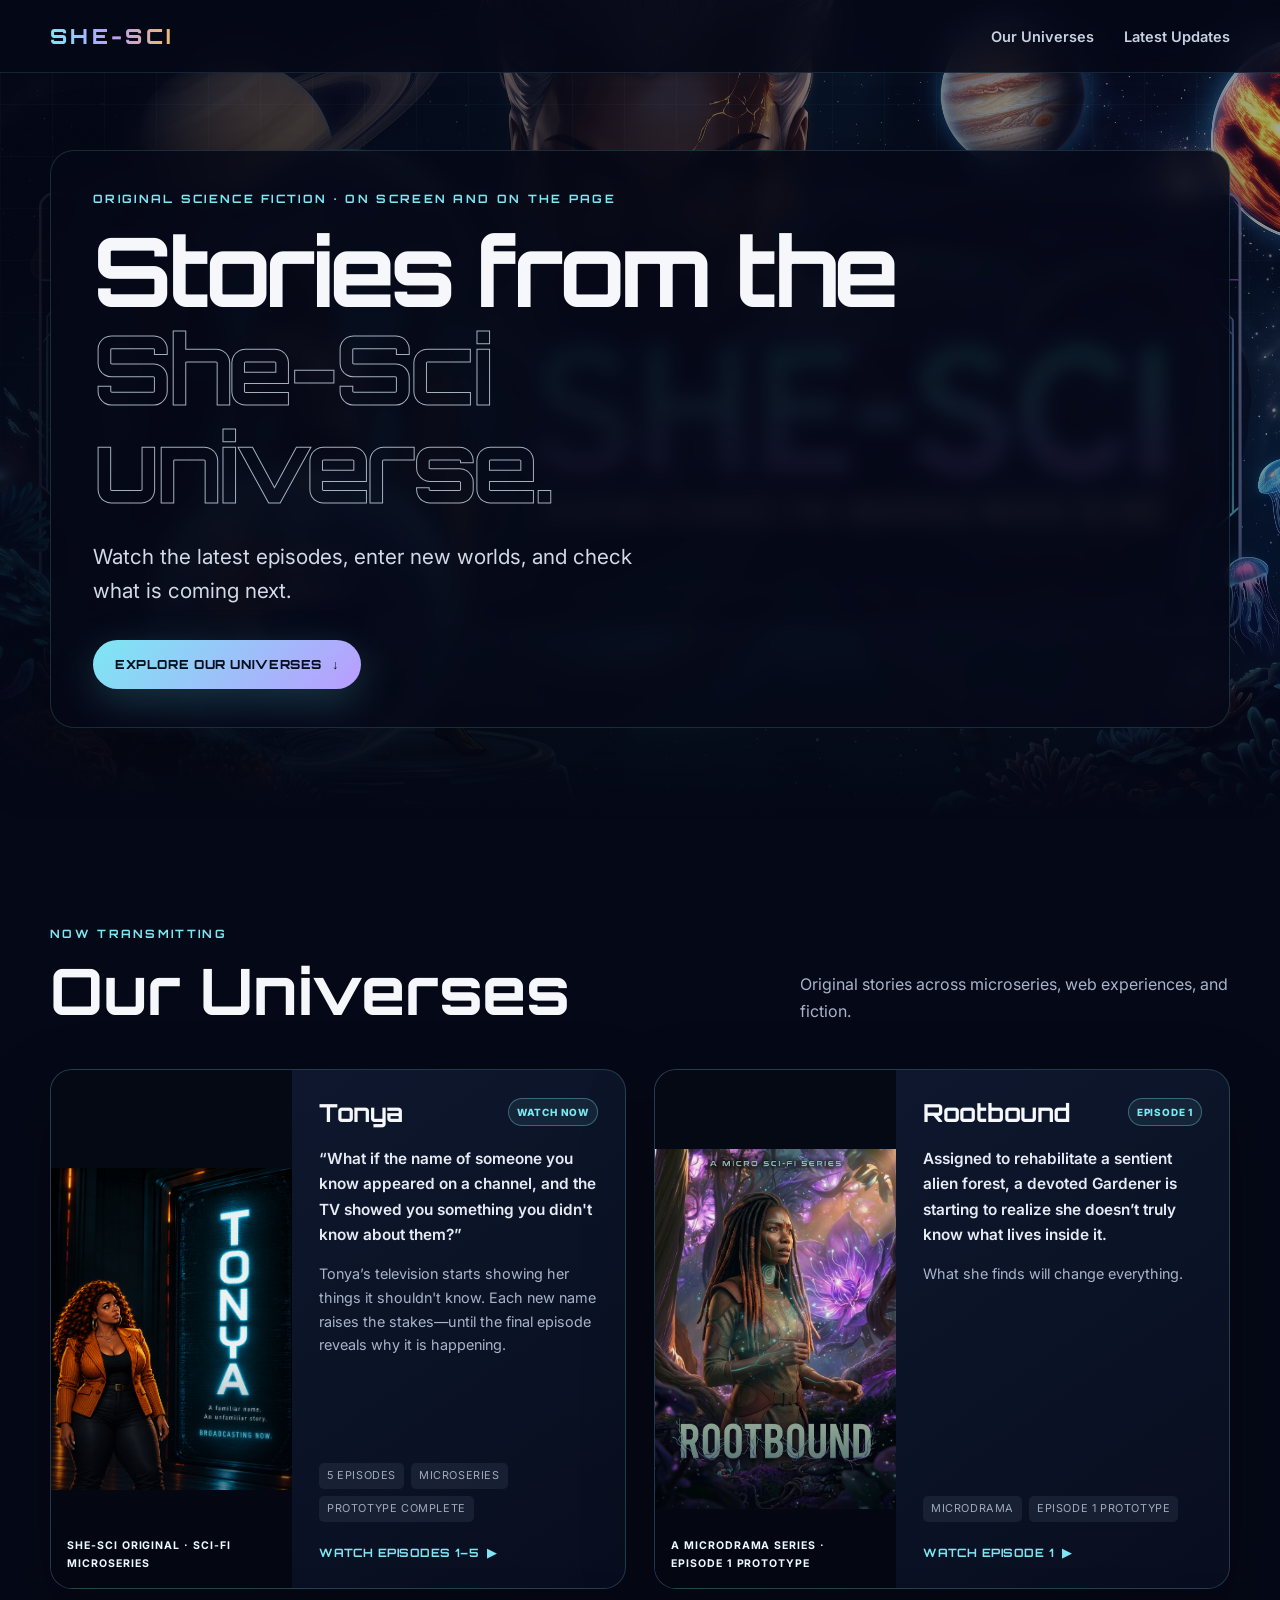
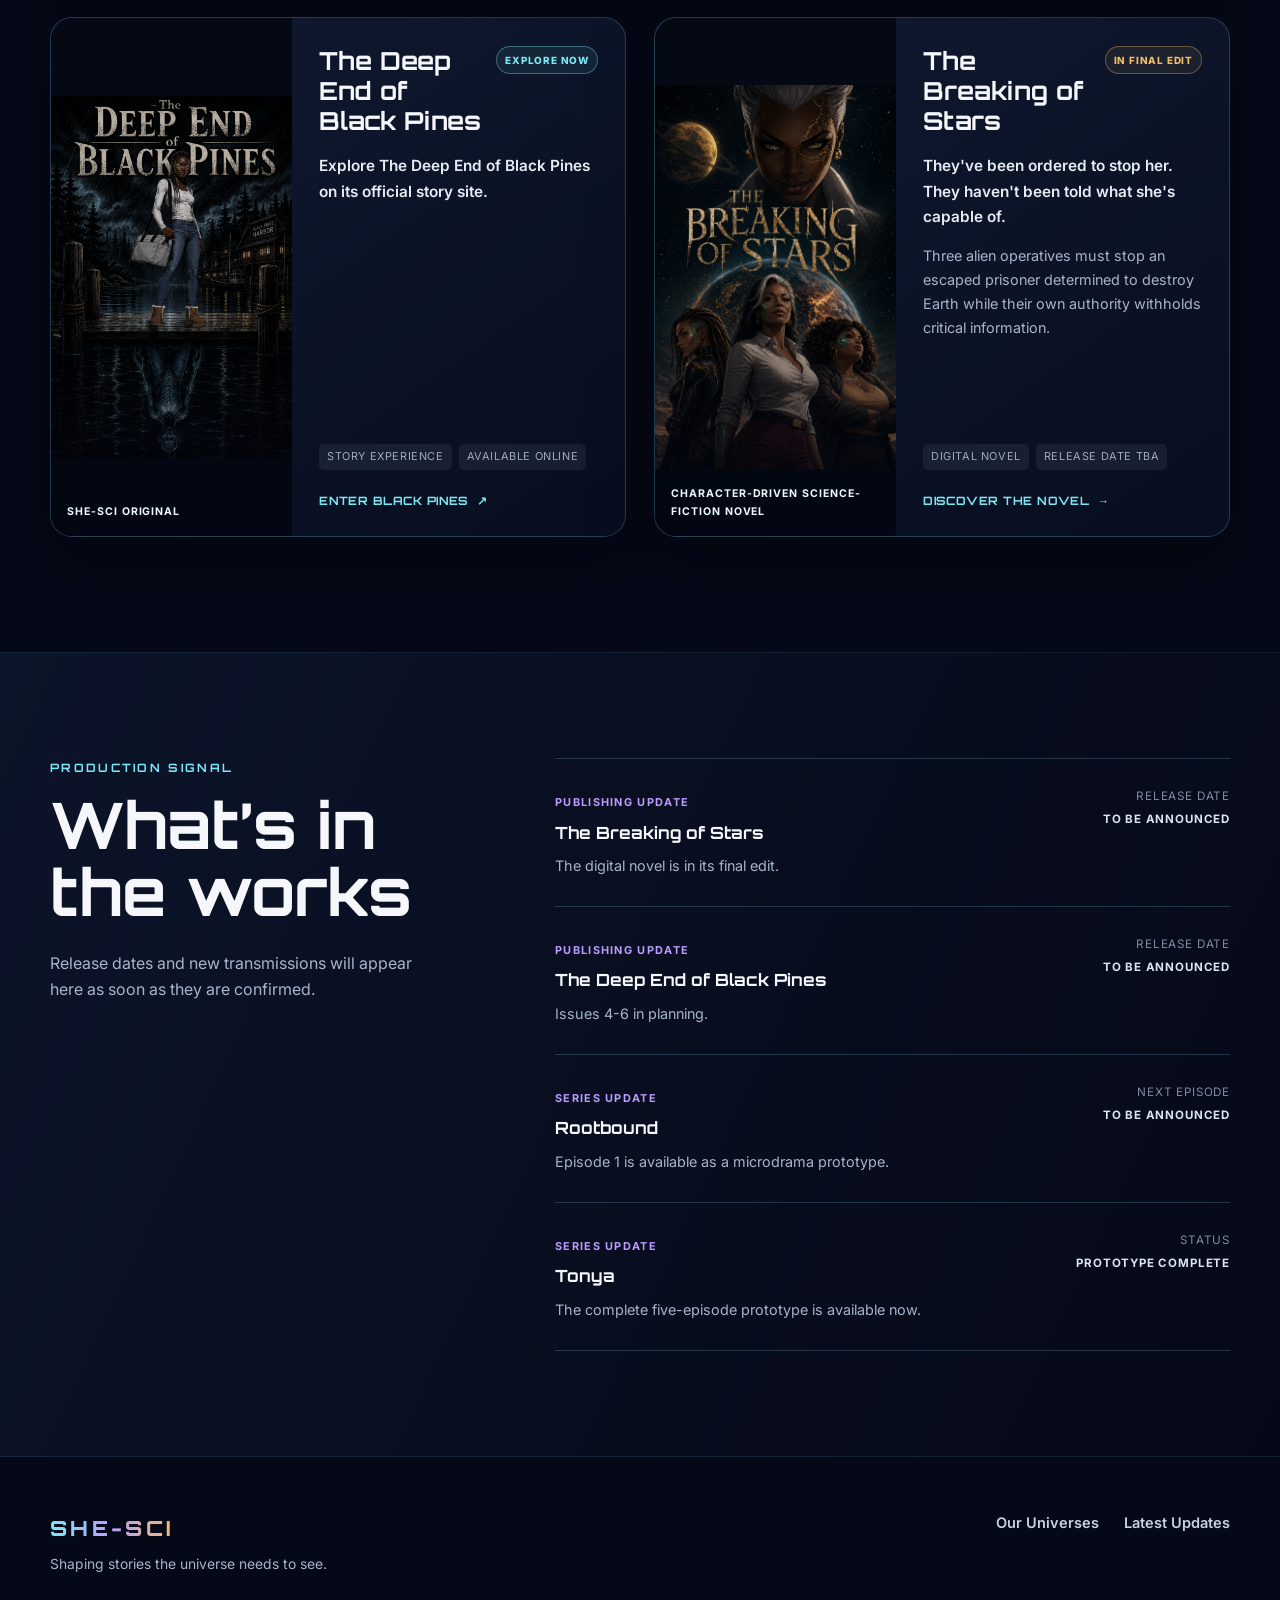
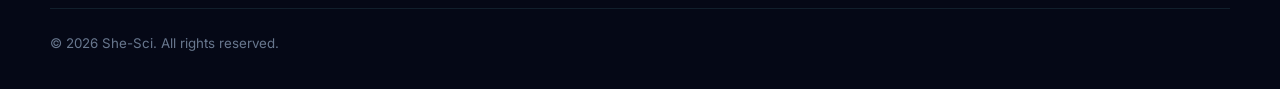
==== index.html @ 865851c6 "Launch She-Sci landing page" ====
<!doctype html>
<html lang="en">
<head>
  <meta charset="utf-8">
  <meta name="viewport" content="width=device-width, initial-scale=1">
  <meta name="description" content="She-Sci originals: science-fiction series, stories, and novels. Watch, read, and see what is coming next.">
  <meta name="theme-color" content="#050816">
  <title>She-Sci | Original Science Fiction</title>
  <link rel="preconnect" href="https://fonts.googleapis.com">
  <link rel="preconnect" href="https://fonts.gstatic.com" crossorigin>
  <link href="https://fonts.googleapis.com/css2?family=Inter:wght@400;500;600;700&amp;family=Orbitron:wght@500;600;700;800&amp;display=swap" rel="stylesheet">
  <link rel="stylesheet" href="css/styles.css">
</head>
<body>
  <a class="skip-link" href="#main">Skip to content</a>
  <header class="site-header"><div class="container"><nav aria-label="Primary navigation">
    <a href="#home" class="logo" aria-label="She-Sci home">SHE-SCI</a>
    <button class="nav-toggle" aria-label="Open navigation" aria-expanded="false" aria-controls="navLinks" id="navToggle">☰</button>
    <ul class="nav-links" id="navLinks"><li><a href="#universes">Our Universes</a></li><li><a href="#updates">Latest Updates</a></li></ul>
  </nav></div></header>

  <main id="main">
    <section class="hero" id="home" aria-labelledby="hero-title"><div class="hero-backdrop" aria-hidden="true"></div><div class="container hero-inner">
      <p class="eyebrow">Original science fiction · On screen and on the page</p>
      <h1 id="hero-title">Stories from the<br><span>She-Sci universe.</span></h1>
      <p class="hero-copy">Watch the latest episodes, enter new worlds, and check what is coming next.</p>
      <a href="#universes" class="button">Explore our universes <span aria-hidden="true">↓</span></a>
    </div></section>

    <section class="universe-section" id="universes" aria-labelledby="universes-title"><div class="container">
      <div class="section-heading"><div><p class="eyebrow">Now transmitting</p><h2 id="universes-title">Our Universes</h2></div><p>Original stories across microseries, web experiences, and fiction.</p></div>
      <div class="projects-grid">
        <article class="project-card">
          <a class="project-art" href="https://youtube.com/playlist?list=PLSgeI8PEnYjA&amp;si=7tXNZ7n4sfy9iGGk" target="_blank" rel="noopener" aria-label="Watch Tonya episodes 1 through 5 on YouTube"><img src="images/tonyaPoster.png" alt="Tonya poster: a woman stands beside a television displaying the name Tonya" width="1086" height="1448"><span class="media-label">She-Sci original · Sci-fi microseries</span></a>
          <div class="project-body"><div class="project-title-row"><h3>Tonya</h3><span class="status status--available">Watch now</span></div>
            <p class="hook">“What if the name of someone you know appeared on a channel, and the TV showed you something you didn't know about them?”</p>
            <p>Tonya’s television starts showing her things it shouldn't know. Each new name raises the stakes—until the final episode reveals why it is happening.</p>
            <div class="project-facts" aria-label="Tonya details"><span>5 episodes</span><span>Microseries</span><span>Prototype complete</span></div>
            <a class="text-link" href="https://youtube.com/playlist?list=PLSgeI8PEnYjA&amp;si=7tXNZ7n4sfy9iGGk" target="_blank" rel="noopener">Watch episodes 1–5 <span aria-hidden="true">▶</span><span class="sr-only"> on YouTube (opens in a new tab)</span></a>
          </div>
        </article>
        <article class="project-card">
          <a class="project-art" href="https://youtube.com/playlist?list=PLMxrB9Znr-to&amp;si=ChVHULHK61ge7rXV" target="_blank" rel="noopener" aria-label="Watch Rootbound episode 1 on YouTube"><img src="images/rootboundpos1.jpg" alt="Rootbound poster: a Gardener stands in a glowing alien forest" width="687" height="1024" loading="lazy"><span class="media-label">A microdrama series · Episode 1 prototype</span></a>
          <div class="project-body"><div class="project-title-row"><h3>Rootbound</h3><span class="status status--available">Episode 1</span></div>
            <p class="hook">Assigned to rehabilitate a sentient alien forest, a devoted Gardener is starting to realize she doesn’t truly know what lives inside it.</p><p>What she finds will change everything.</p>
            <div class="project-facts" aria-label="Rootbound details"><span>Microdrama</span><span>Episode 1 prototype</span></div>
            <a class="text-link" href="https://youtube.com/playlist?list=PLMxrB9Znr-to&amp;si=ChVHULHK61ge7rXV" target="_blank" rel="noopener">Watch Episode 1 <span aria-hidden="true">▶</span><span class="sr-only"> on YouTube (opens in a new tab)</span></a>
          </div>
        </article>
        <article class="project-card">
          <a class="project-art" href="https://strong-buttercream-a2f7b5.netlify.app/" target="_blank" rel="noopener" aria-label="Visit The Deep End of Black Pines website"><img src="images/cover.png" alt="The Deep End of Black Pines cover: a woman on a rain-soaked harbor with a mysterious reflection" width="1600" height="2400" loading="lazy"><span class="media-label">She-Sci original</span></a>
          <div class="project-body"><div class="project-title-row"><h3>The Deep End of Black Pines</h3><span class="status status--available">Explore now</span></div>
            <p class="hook">Explore The Deep End of Black Pines on its official story site.</p>
            <div class="project-facts" aria-label="The Deep End of Black Pines details"><span>Story experience</span><span>Available online</span></div>
            <a class="text-link" href="https://strong-buttercream-a2f7b5.netlify.app/" target="_blank" rel="noopener">Enter Black Pines <span aria-hidden="true">↗</span><span class="sr-only"> (opens in a new tab)</span></a>
          </div>
        </article>
        <article class="project-card">
          <a class="project-art" href="breaking-stars.html" aria-label="Discover The Breaking of Stars"><img src="images/finalcover1.png" alt="The Breaking of Stars cover featuring four alien operatives against a star field" width="993" height="1584" loading="lazy"><span class="media-label">Character-driven science-fiction novel</span></a>
          <div class="project-body"><div class="project-title-row"><h3>The Breaking of Stars</h3><span class="status status--progress">In final edit</span></div>
            <p class="hook">They've been ordered to stop her. They haven't been told what she's capable of.</p><p>Three alien operatives must stop an escaped prisoner determined to destroy Earth while their own authority withholds critical information.</p>
            <div class="project-facts" aria-label="The Breaking of Stars details"><span>Digital novel</span><span>Release date TBA</span></div>
            <a class="text-link" href="breaking-stars.html">Discover the novel <span aria-hidden="true">→</span></a>
          </div>
        </article>
      </div>
    </div></section>

    <section class="updates-section" id="updates" aria-labelledby="updates-title"><div class="container updates-layout">
      <div class="updates-intro"><p class="eyebrow">Production signal</p><h2 id="updates-title">What’s in the works</h2><p>Release dates and new transmissions will appear here as soon as they are confirmed.</p></div>
      <div class="update-list">
        <article class="update-item"><div><span class="update-kicker">Publishing update</span><h3>The Breaking of Stars</h3><p>The digital novel is in its final edit.</p></div><span class="update-date">Release date<br><strong>To be announced</strong></span></article>
        <article class="update-item"><div><span class="update-kicker">Publishing update</span><h3>The Deep End of Black Pines</h3><p>Issues 4-6 in planning.</p></div><span class="update-date">Release date<br><strong>To be announced</strong></span></article>
        <article class="update-item"><div><span class="update-kicker">Series update</span><h3>Rootbound</h3><p>Episode 1 is available as a microdrama prototype.</p></div><span class="update-date">Next episode<br><strong>To be announced</strong></span></article>
        <article class="update-item"><div><span class="update-kicker">Series update</span><h3>Tonya</h3><p>The complete five-episode prototype is available now.</p></div><span class="update-date">Status<br><strong>Prototype complete</strong></span></article>
      </div>
    </div></section>
  </main>

  <footer><div class="container footer-inner"><div><a href="#home" class="logo">SHE-SCI</a><p>Shaping stories the universe needs to see.</p></div><div class="footer-links"><a href="#universes">Our Universes</a><a href="#updates">Latest Updates</a></div><small>© <span id="year">2026</span> She-Sci. All rights reserved.</small></div></footer>
  <script src="scripts/index.js"></script>
</body>
</html>
---- css/styles.css ----
:root{color-scheme:dark;--ink:#050816;--surface:#0b1225;--line:rgba(133,225,242,.2);--cyan:#7ce8f3;--purple:#ba9cff;--gold:#f1bd69;--text:#f5f7fb;--muted:#a7b4ca;--max:1180px;--radius:22px}
*,*::before,*::after{box-sizing:border-box}html{scroll-behavior:smooth}body{margin:0;background:var(--ink);color:var(--text);font-family:Inter,system-ui,sans-serif;line-height:1.65;overflow-x:hidden}body::before{content:"";position:fixed;inset:0;z-index:-2;background:radial-gradient(circle at 15% 20%,rgba(30,116,145,.14),transparent 30%),radial-gradient(circle at 86% 25%,rgba(117,70,182,.13),transparent 28%),var(--ink)}a{color:inherit}a:focus-visible,button:focus-visible{outline:3px solid var(--gold);outline-offset:4px}img{display:block;max-width:100%}h1,h2,h3,p{margin-top:0}h1,h2,h3,.logo{font-family:Orbitron,Inter,sans-serif}.container{width:min(calc(100% - 40px),var(--max));margin-inline:auto}.sr-only{position:absolute;width:1px;height:1px;padding:0;margin:-1px;overflow:hidden;clip:rect(0,0,0,0);white-space:nowrap;border:0}.skip-link{position:fixed;top:-100px;left:18px;z-index:300;background:white;color:#050816;padding:10px 16px}.skip-link:focus{top:12px}
.site-header{position:fixed;inset:0 0 auto;z-index:100;background:rgba(5,8,22,.82);border-bottom:1px solid rgba(124,232,243,.13);backdrop-filter:blur(18px)}nav{min-height:72px;display:flex;align-items:center;justify-content:space-between;gap:24px}.logo{font-size:1.3rem;font-weight:800;letter-spacing:.16em;text-decoration:none;background:linear-gradient(90deg,var(--cyan),var(--purple),var(--gold));background-clip:text;-webkit-background-clip:text;color:transparent}.nav-links{display:flex;align-items:center;gap:30px;list-style:none;padding:0;margin:0}.nav-links a,.footer-links a{color:#c7d1e1;text-decoration:none;font-size:.91rem;font-weight:600}.nav-links a:hover,.footer-links a:hover{color:var(--cyan)}.nav-toggle{display:none;border:0;background:none;color:white;font-size:1.5rem;cursor:pointer}
.hero{min-height:720px;display:grid;align-items:end;position:relative;isolation:isolate;overflow:hidden;padding:150px 0 92px}.hero-backdrop{position:absolute;inset:0;z-index:-1;background:linear-gradient(90deg,rgba(5,8,22,.98) 4%,rgba(5,8,22,.88) 37%,rgba(5,8,22,.2) 76%),linear-gradient(0deg,var(--ink),transparent 35%),url('../images/SSBanner.jpg') center 30%/cover no-repeat}.hero-backdrop::after{content:"";position:absolute;inset:0;background-image:linear-gradient(rgba(124,232,243,.035) 1px,transparent 1px),linear-gradient(90deg,rgba(124,232,243,.035) 1px,transparent 1px);background-size:52px 52px;mask-image:linear-gradient(to bottom,black,transparent 80%)}.hero-inner{width:min(calc(100% - 40px),var(--max))}.eyebrow{margin-bottom:14px;color:var(--cyan);font-family:Orbitron,sans-serif;font-size:.72rem;font-weight:700;letter-spacing:.2em;text-transform:uppercase}.hero h1{margin-bottom:24px;max-width:820px;font-size:clamp(3rem,7.5vw,6.6rem);line-height:1.02;letter-spacing:-.045em}.hero h1 span{color:transparent;-webkit-text-stroke:1px rgba(225,241,255,.72)}.hero-copy{max-width:560px;margin-bottom:32px;color:#d2d9e7;font-size:clamp(1.05rem,2vw,1.3rem)}.button{display:inline-flex;align-items:center;gap:10px;padding:14px 22px;border-radius:999px;background:linear-gradient(135deg,var(--cyan),var(--purple));color:#07101d;font-family:Orbitron,sans-serif;font-size:.78rem;font-weight:800;letter-spacing:.05em;text-decoration:none;text-transform:uppercase;box-shadow:0 12px 42px rgba(91,214,235,.22);transition:transform .2s ease,box-shadow .2s ease}.button:hover{transform:translateY(-2px);box-shadow:0 16px 52px rgba(91,214,235,.34)}
.universe-section{padding:104px 0 115px}.section-heading{display:flex;justify-content:space-between;align-items:end;gap:40px;margin-bottom:45px}.section-heading h2,.updates-intro h2{margin-bottom:0;font-size:clamp(2.25rem,5vw,4rem);line-height:1.05}.section-heading>p{max-width:430px;margin:0;color:var(--muted)}.projects-grid{display:grid;grid-template-columns:repeat(2,minmax(0,1fr));gap:28px}.project-card{display:grid;grid-template-columns:minmax(190px,42%) 1fr;min-height:520px;overflow:hidden;border:1px solid var(--line);border-radius:var(--radius);background:linear-gradient(145deg,rgba(16,26,50,.98),rgba(8,14,31,.98));box-shadow:0 24px 70px rgba(0,0,0,.25);transition:transform .25s ease,border-color .25s ease}.project-card:hover{transform:translateY(-5px);border-color:rgba(124,232,243,.48)}.project-art{min-height:100%;position:relative;overflow:hidden;background:#050914;text-decoration:none}.project-art img{width:100%;height:100%;object-fit:contain;object-position:center;transition:transform .5s ease}.project-art::after{content:"";position:absolute;inset:0;background:linear-gradient(180deg,rgba(3,6,16,.05) 55%,rgba(3,6,16,.82));pointer-events:none}.project-card:hover .project-art img{transform:scale(1.018)}.media-label{position:absolute;z-index:2;left:16px;right:16px;bottom:16px;color:#edfaff;font-size:.66rem;font-weight:700;letter-spacing:.09em;text-transform:uppercase}.project-body{display:flex;flex-direction:column;padding:28px 27px 26px}.project-title-row{display:flex;align-items:flex-start;justify-content:space-between;gap:12px;margin-bottom:18px}.project-title-row h3{margin:0;font-size:clamp(1.2rem,2vw,1.55rem);line-height:1.2}.status{flex:0 0 auto;padding:5px 8px;border:1px solid;border-radius:999px;font-size:.62rem;font-weight:800;letter-spacing:.08em;text-transform:uppercase;white-space:nowrap}.status--available{border-color:rgba(124,232,243,.35);background:rgba(124,232,243,.08);color:var(--cyan)}.status--progress{border-color:rgba(241,189,105,.35);background:rgba(241,189,105,.08);color:var(--gold)}.project-body p{margin-bottom:15px;color:var(--muted);font-size:.9rem}.project-body .hook{color:#e7ebf4;font-size:.96rem;font-weight:600}.project-facts{display:flex;flex-wrap:wrap;gap:7px;margin:auto 0 21px;padding-top:12px}.project-facts span{padding:4px 8px;border-radius:5px;background:rgba(148,163,184,.1);color:#9eabc0;font-size:.68rem;text-transform:uppercase;letter-spacing:.055em}.text-link{display:inline-flex;align-items:center;gap:8px;width:fit-content;color:var(--cyan);font-family:Orbitron,sans-serif;font-size:.72rem;font-weight:700;letter-spacing:.04em;text-decoration:none;text-transform:uppercase}.text-link:hover{color:white}
.updates-section{padding:105px 0;border-block:1px solid rgba(124,232,243,.09);background:linear-gradient(115deg,rgba(16,26,50,.7),rgba(8,12,26,.25))}.updates-layout{display:grid;grid-template-columns:.75fr 1.25fr;gap:clamp(40px,8vw,100px)}.updates-intro{position:sticky;top:110px;align-self:start}.updates-intro p:last-child{max-width:390px;margin-top:24px;color:var(--muted)}.update-list{border-top:1px solid var(--line)}.update-item{display:grid;grid-template-columns:1fr auto;gap:24px;padding:28px 0;border-bottom:1px solid var(--line)}.update-kicker{color:var(--purple);font-size:.68rem;font-weight:700;letter-spacing:.12em;text-transform:uppercase}.update-item h3{margin:5px 0 8px;font-size:1.05rem}.update-item p{margin:0;color:var(--muted);font-size:.9rem}.update-date{color:#7f8ba0;font-size:.73rem;text-align:right;text-transform:uppercase;letter-spacing:.07em}.update-date strong{display:inline-block;margin-top:4px;color:#dbe4ef;font-size:.72rem}
footer{padding:54px 0 34px}.footer-inner{display:grid;grid-template-columns:1fr auto;gap:32px;align-items:start}.footer-inner p{margin:8px 0 0;color:var(--muted);font-size:.87rem}.footer-links{display:flex;gap:25px}.footer-inner small{grid-column:1/-1;padding-top:24px;border-top:1px solid rgba(124,232,243,.1);color:#68778e}
.hero-backdrop{background:linear-gradient(90deg,rgba(5,8,22,.88),rgba(5,8,22,.35)),linear-gradient(0deg,var(--ink),transparent 35%),url('../images/SSBanner.jpg') center 30%/cover no-repeat}.hero-inner{padding:38px 42px;border:1px solid rgba(124,232,243,.16);border-radius:24px;background:rgba(5,8,22,.82);box-shadow:0 24px 80px rgba(0,0,0,.35);backdrop-filter:blur(10px)}
@media(max-width:1020px){.projects-grid{grid-template-columns:1fr}.project-card{grid-template-columns:minmax(220px,38%) 1fr;min-height:500px}}
@media(max-width:720px){.container,.hero-inner{width:min(calc(100% - 28px),var(--max))}.nav-toggle{display:block}.nav-links{display:none;position:absolute;inset:100% 0 auto;padding:20px;flex-direction:column;background:rgba(5,8,22,.98);border-bottom:1px solid var(--line)}.nav-links.open{display:flex}.hero{min-height:650px;padding-bottom:65px}.hero-backdrop{background-position:58% center}.section-heading{display:block}.section-heading>p{margin-top:18px}.project-card{grid-template-columns:1fr}.project-art{aspect-ratio:3/4;min-height:0}.project-body{padding:25px 22px}.updates-layout{grid-template-columns:1fr}.updates-intro{position:static}.footer-inner{grid-template-columns:1fr}.footer-links{flex-wrap:wrap}.footer-inner small{grid-column:auto}}
@media(max-width:440px){.hero h1{font-size:2.7rem}.hero-inner{padding:26px 22px}.project-title-row{display:block}.project-title-row .status{display:inline-block;margin-top:10px}.update-item{grid-template-columns:1fr}.update-date{text-align:left}}
@media(prefers-reduced-motion:reduce){html{scroll-behavior:auto}*,*::before,*::after{transition-duration:.01ms!important}}
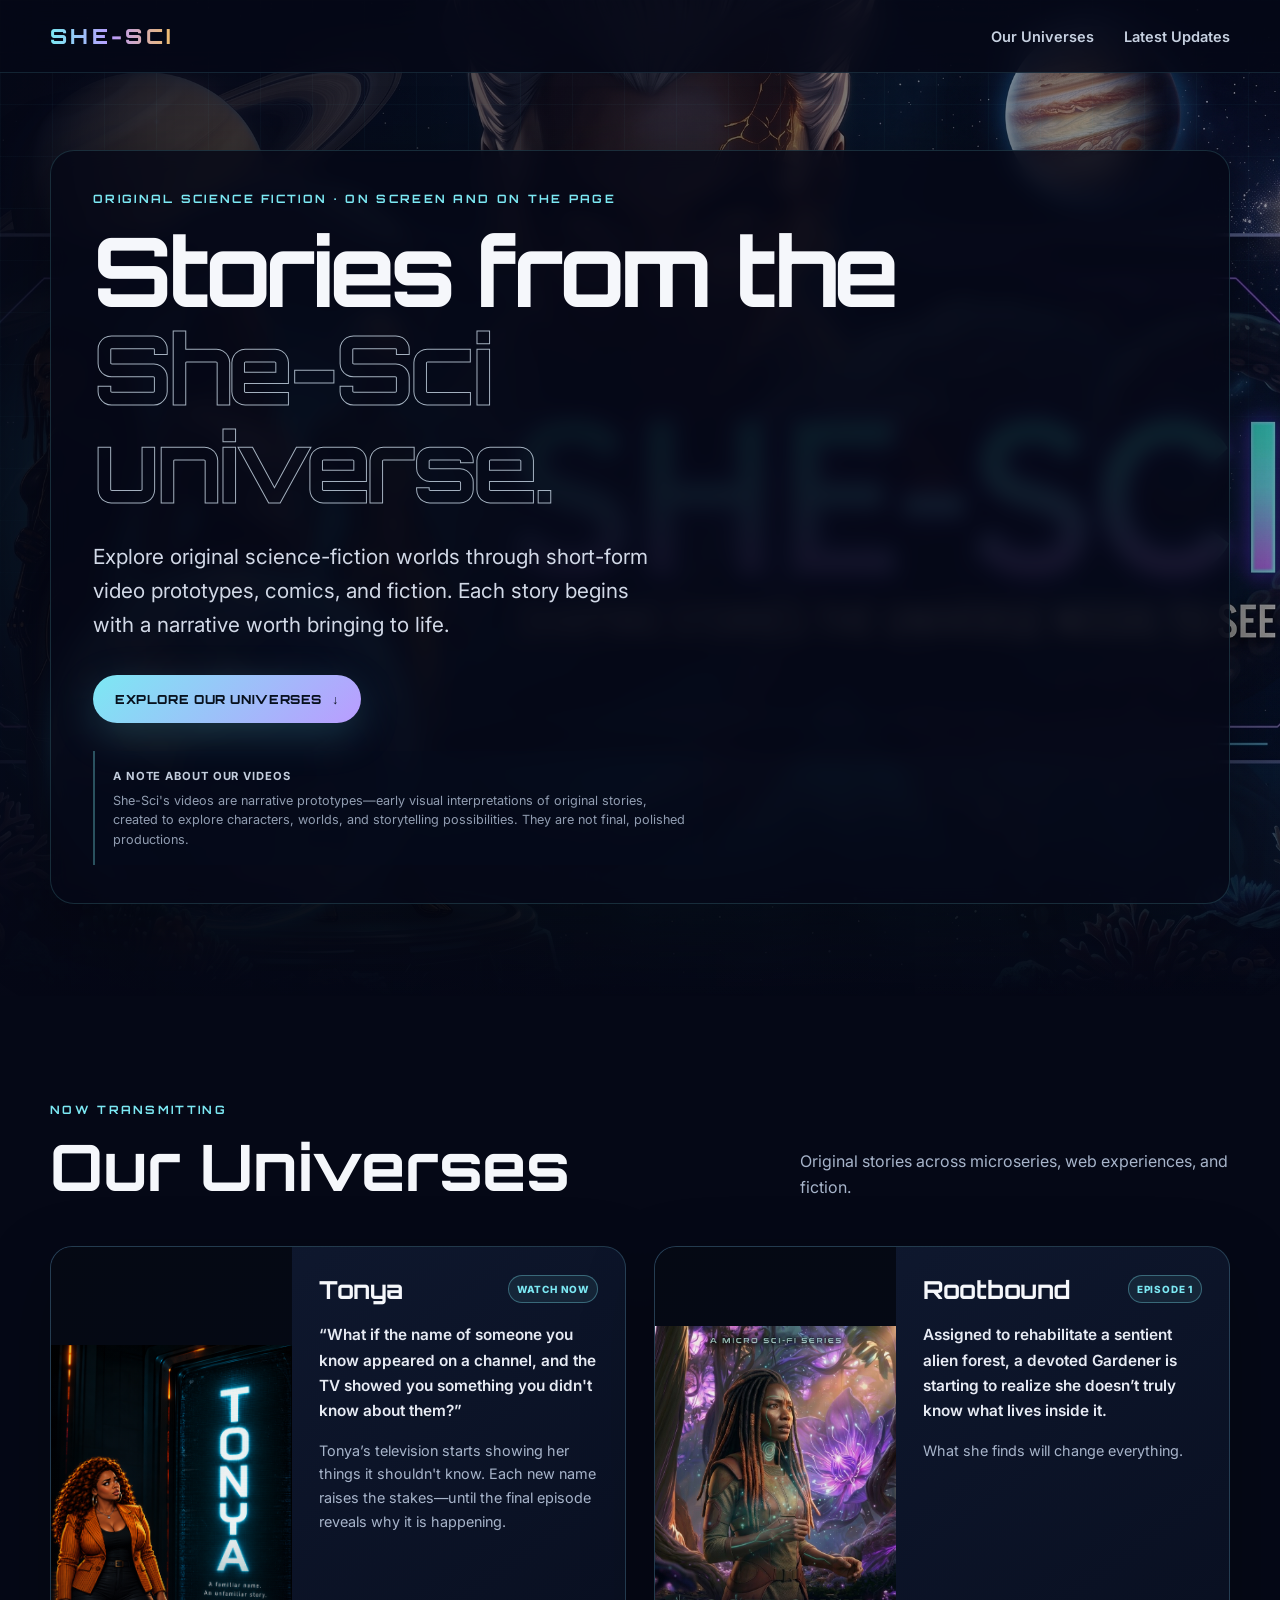
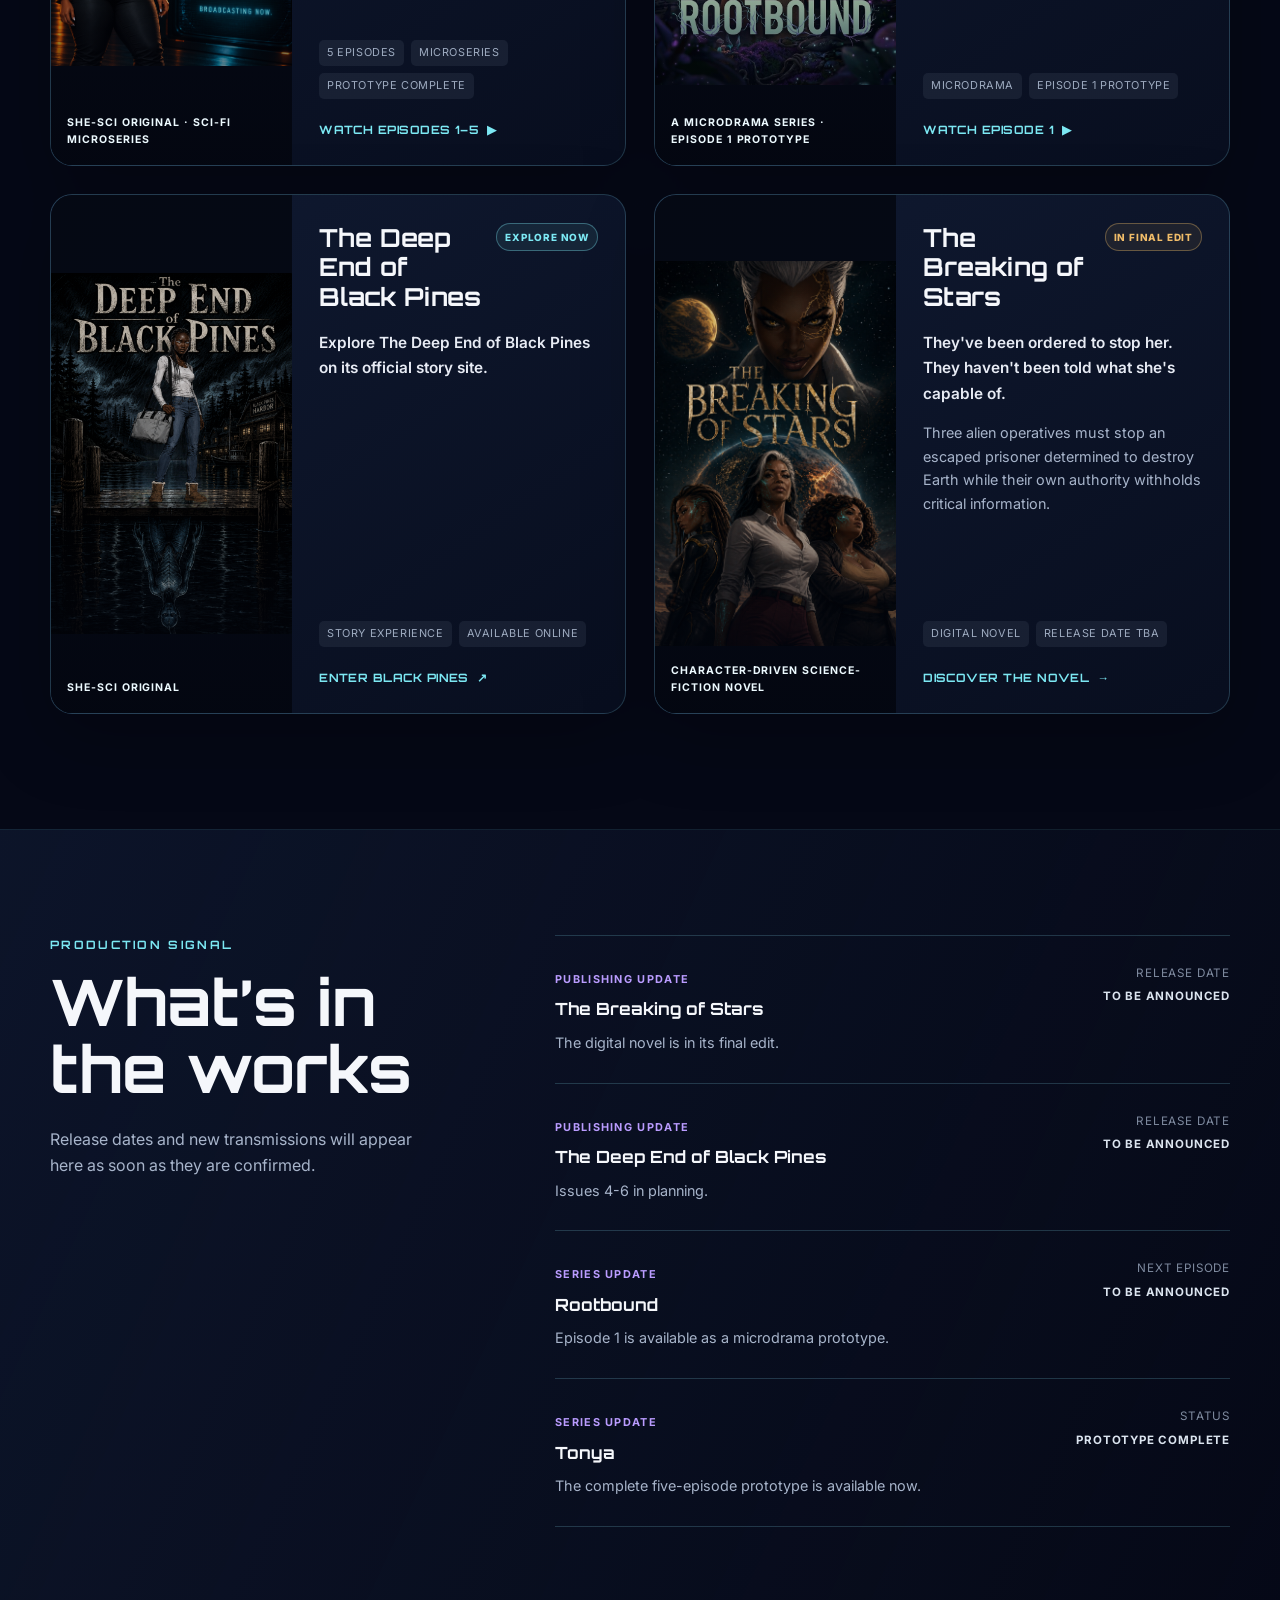
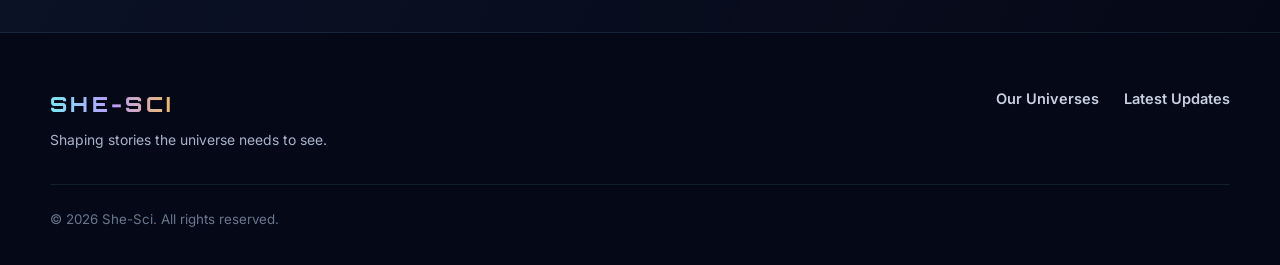
==== commit 94469e71: "Revise homepage story introduction" ====
--- a/index.html
+++ b/index.html
@@ -23,8 +23,12 @@
     <section class="hero" id="home" aria-labelledby="hero-title"><div class="hero-backdrop" aria-hidden="true"></div><div class="container hero-inner">
       <p class="eyebrow">Original science fiction · On screen and on the page</p>
       <h1 id="hero-title">Stories from the<br><span>She-Sci universe.</span></h1>
-      <p class="hero-copy">Watch the latest episodes, enter new worlds, and check what is coming next.</p>
+      <p class="hero-copy">Explore original science-fiction worlds through short-form video prototypes, comics, and fiction. Each story begins with a narrative worth bringing to life.</p>
       <a href="#universes" class="button">Explore our universes <span aria-hidden="true">↓</span></a>
+      <aside class="prototype-note" aria-labelledby="prototype-note-title">
+        <h2 id="prototype-note-title">A note about our videos</h2>
+        <p>She-Sci's videos are narrative prototypes—early visual interpretations of original stories, created to explore characters, worlds, and storytelling possibilities. They are not final, polished productions.</p>
+      </aside>
     </div></section>
 
     <section class="universe-section" id="universes" aria-labelledby="universes-title"><div class="container">
--- a/css/styles.css
+++ b/css/styles.css
@@ -2,6 +2,7 @@
 *,*::before,*::after{box-sizing:border-box}html{scroll-behavior:smooth}body{margin:0;background:var(--ink);color:var(--text);font-family:Inter,system-ui,sans-serif;line-height:1.65;overflow-x:hidden}body::before{content:"";position:fixed;inset:0;z-index:-2;background:radial-gradient(circle at 15% 20%,rgba(30,116,145,.14),transparent 30%),radial-gradient(circle at 86% 25%,rgba(117,70,182,.13),transparent 28%),var(--ink)}a{color:inherit}a:focus-visible,button:focus-visible{outline:3px solid var(--gold);outline-offset:4px}img{display:block;max-width:100%}h1,h2,h3,p{margin-top:0}h1,h2,h3,.logo{font-family:Orbitron,Inter,sans-serif}.container{width:min(calc(100% - 40px),var(--max));margin-inline:auto}.sr-only{position:absolute;width:1px;height:1px;padding:0;margin:-1px;overflow:hidden;clip:rect(0,0,0,0);white-space:nowrap;border:0}.skip-link{position:fixed;top:-100px;left:18px;z-index:300;background:white;color:#050816;padding:10px 16px}.skip-link:focus{top:12px}
 .site-header{position:fixed;inset:0 0 auto;z-index:100;background:rgba(5,8,22,.82);border-bottom:1px solid rgba(124,232,243,.13);backdrop-filter:blur(18px)}nav{min-height:72px;display:flex;align-items:center;justify-content:space-between;gap:24px}.logo{font-size:1.3rem;font-weight:800;letter-spacing:.16em;text-decoration:none;background:linear-gradient(90deg,var(--cyan),var(--purple),var(--gold));background-clip:text;-webkit-background-clip:text;color:transparent}.nav-links{display:flex;align-items:center;gap:30px;list-style:none;padding:0;margin:0}.nav-links a,.footer-links a{color:#c7d1e1;text-decoration:none;font-size:.91rem;font-weight:600}.nav-links a:hover,.footer-links a:hover{color:var(--cyan)}.nav-toggle{display:none;border:0;background:none;color:white;font-size:1.5rem;cursor:pointer}
 .hero{min-height:720px;display:grid;align-items:end;position:relative;isolation:isolate;overflow:hidden;padding:150px 0 92px}.hero-backdrop{position:absolute;inset:0;z-index:-1;background:linear-gradient(90deg,rgba(5,8,22,.98) 4%,rgba(5,8,22,.88) 37%,rgba(5,8,22,.2) 76%),linear-gradient(0deg,var(--ink),transparent 35%),url('../images/SSBanner.jpg') center 30%/cover no-repeat}.hero-backdrop::after{content:"";position:absolute;inset:0;background-image:linear-gradient(rgba(124,232,243,.035) 1px,transparent 1px),linear-gradient(90deg,rgba(124,232,243,.035) 1px,transparent 1px);background-size:52px 52px;mask-image:linear-gradient(to bottom,black,transparent 80%)}.hero-inner{width:min(calc(100% - 40px),var(--max))}.eyebrow{margin-bottom:14px;color:var(--cyan);font-family:Orbitron,sans-serif;font-size:.72rem;font-weight:700;letter-spacing:.2em;text-transform:uppercase}.hero h1{margin-bottom:24px;max-width:820px;font-size:clamp(3rem,7.5vw,6.6rem);line-height:1.02;letter-spacing:-.045em}.hero h1 span{color:transparent;-webkit-text-stroke:1px rgba(225,241,255,.72)}.hero-copy{max-width:560px;margin-bottom:32px;color:#d2d9e7;font-size:clamp(1.05rem,2vw,1.3rem)}.button{display:inline-flex;align-items:center;gap:10px;padding:14px 22px;border-radius:999px;background:linear-gradient(135deg,var(--cyan),var(--purple));color:#07101d;font-family:Orbitron,sans-serif;font-size:.78rem;font-weight:800;letter-spacing:.05em;text-decoration:none;text-transform:uppercase;box-shadow:0 12px 42px rgba(91,214,235,.22);transition:transform .2s ease,box-shadow .2s ease}.button:hover{transform:translateY(-2px);box-shadow:0 16px 52px rgba(91,214,235,.34)}
+.prototype-note{max-width:610px;margin-top:28px;padding:16px 18px;border-left:2px solid rgba(124,232,243,.32);background:rgba(7,13,29,.42)}.prototype-note h2{margin:0 0 5px;color:#c4cede;font-family:Inter,system-ui,sans-serif;font-size:.7rem;font-weight:700;letter-spacing:.08em;text-transform:uppercase}.prototype-note p{margin:0;color:#919db1;font-size:.79rem;line-height:1.55}
 .universe-section{padding:104px 0 115px}.section-heading{display:flex;justify-content:space-between;align-items:end;gap:40px;margin-bottom:45px}.section-heading h2,.updates-intro h2{margin-bottom:0;font-size:clamp(2.25rem,5vw,4rem);line-height:1.05}.section-heading>p{max-width:430px;margin:0;color:var(--muted)}.projects-grid{display:grid;grid-template-columns:repeat(2,minmax(0,1fr));gap:28px}.project-card{display:grid;grid-template-columns:minmax(190px,42%) 1fr;min-height:520px;overflow:hidden;border:1px solid var(--line);border-radius:var(--radius);background:linear-gradient(145deg,rgba(16,26,50,.98),rgba(8,14,31,.98));box-shadow:0 24px 70px rgba(0,0,0,.25);transition:transform .25s ease,border-color .25s ease}.project-card:hover{transform:translateY(-5px);border-color:rgba(124,232,243,.48)}.project-art{min-height:100%;position:relative;overflow:hidden;background:#050914;text-decoration:none}.project-art img{width:100%;height:100%;object-fit:contain;object-position:center;transition:transform .5s ease}.project-art::after{content:"";position:absolute;inset:0;background:linear-gradient(180deg,rgba(3,6,16,.05) 55%,rgba(3,6,16,.82));pointer-events:none}.project-card:hover .project-art img{transform:scale(1.018)}.media-label{position:absolute;z-index:2;left:16px;right:16px;bottom:16px;color:#edfaff;font-size:.66rem;font-weight:700;letter-spacing:.09em;text-transform:uppercase}.project-body{display:flex;flex-direction:column;padding:28px 27px 26px}.project-title-row{display:flex;align-items:flex-start;justify-content:space-between;gap:12px;margin-bottom:18px}.project-title-row h3{margin:0;font-size:clamp(1.2rem,2vw,1.55rem);line-height:1.2}.status{flex:0 0 auto;padding:5px 8px;border:1px solid;border-radius:999px;font-size:.62rem;font-weight:800;letter-spacing:.08em;text-transform:uppercase;white-space:nowrap}.status--available{border-color:rgba(124,232,243,.35);background:rgba(124,232,243,.08);color:var(--cyan)}.status--progress{border-color:rgba(241,189,105,.35);background:rgba(241,189,105,.08);color:var(--gold)}.project-body p{margin-bottom:15px;color:var(--muted);font-size:.9rem}.project-body .hook{color:#e7ebf4;font-size:.96rem;font-weight:600}.project-facts{display:flex;flex-wrap:wrap;gap:7px;margin:auto 0 21px;padding-top:12px}.project-facts span{padding:4px 8px;border-radius:5px;background:rgba(148,163,184,.1);color:#9eabc0;font-size:.68rem;text-transform:uppercase;letter-spacing:.055em}.text-link{display:inline-flex;align-items:center;gap:8px;width:fit-content;color:var(--cyan);font-family:Orbitron,sans-serif;font-size:.72rem;font-weight:700;letter-spacing:.04em;text-decoration:none;text-transform:uppercase}.text-link:hover{color:white}
 .updates-section{padding:105px 0;border-block:1px solid rgba(124,232,243,.09);background:linear-gradient(115deg,rgba(16,26,50,.7),rgba(8,12,26,.25))}.updates-layout{display:grid;grid-template-columns:.75fr 1.25fr;gap:clamp(40px,8vw,100px)}.updates-intro{position:sticky;top:110px;align-self:start}.updates-intro p:last-child{max-width:390px;margin-top:24px;color:var(--muted)}.update-list{border-top:1px solid var(--line)}.update-item{display:grid;grid-template-columns:1fr auto;gap:24px;padding:28px 0;border-bottom:1px solid var(--line)}.update-kicker{color:var(--purple);font-size:.68rem;font-weight:700;letter-spacing:.12em;text-transform:uppercase}.update-item h3{margin:5px 0 8px;font-size:1.05rem}.update-item p{margin:0;color:var(--muted);font-size:.9rem}.update-date{color:#7f8ba0;font-size:.73rem;text-align:right;text-transform:uppercase;letter-spacing:.07em}.update-date strong{display:inline-block;margin-top:4px;color:#dbe4ef;font-size:.72rem}
 footer{padding:54px 0 34px}.footer-inner{display:grid;grid-template-columns:1fr auto;gap:32px;align-items:start}.footer-inner p{margin:8px 0 0;color:var(--muted);font-size:.87rem}.footer-links{display:flex;gap:25px}.footer-inner small{grid-column:1/-1;padding-top:24px;border-top:1px solid rgba(124,232,243,.1);color:#68778e}
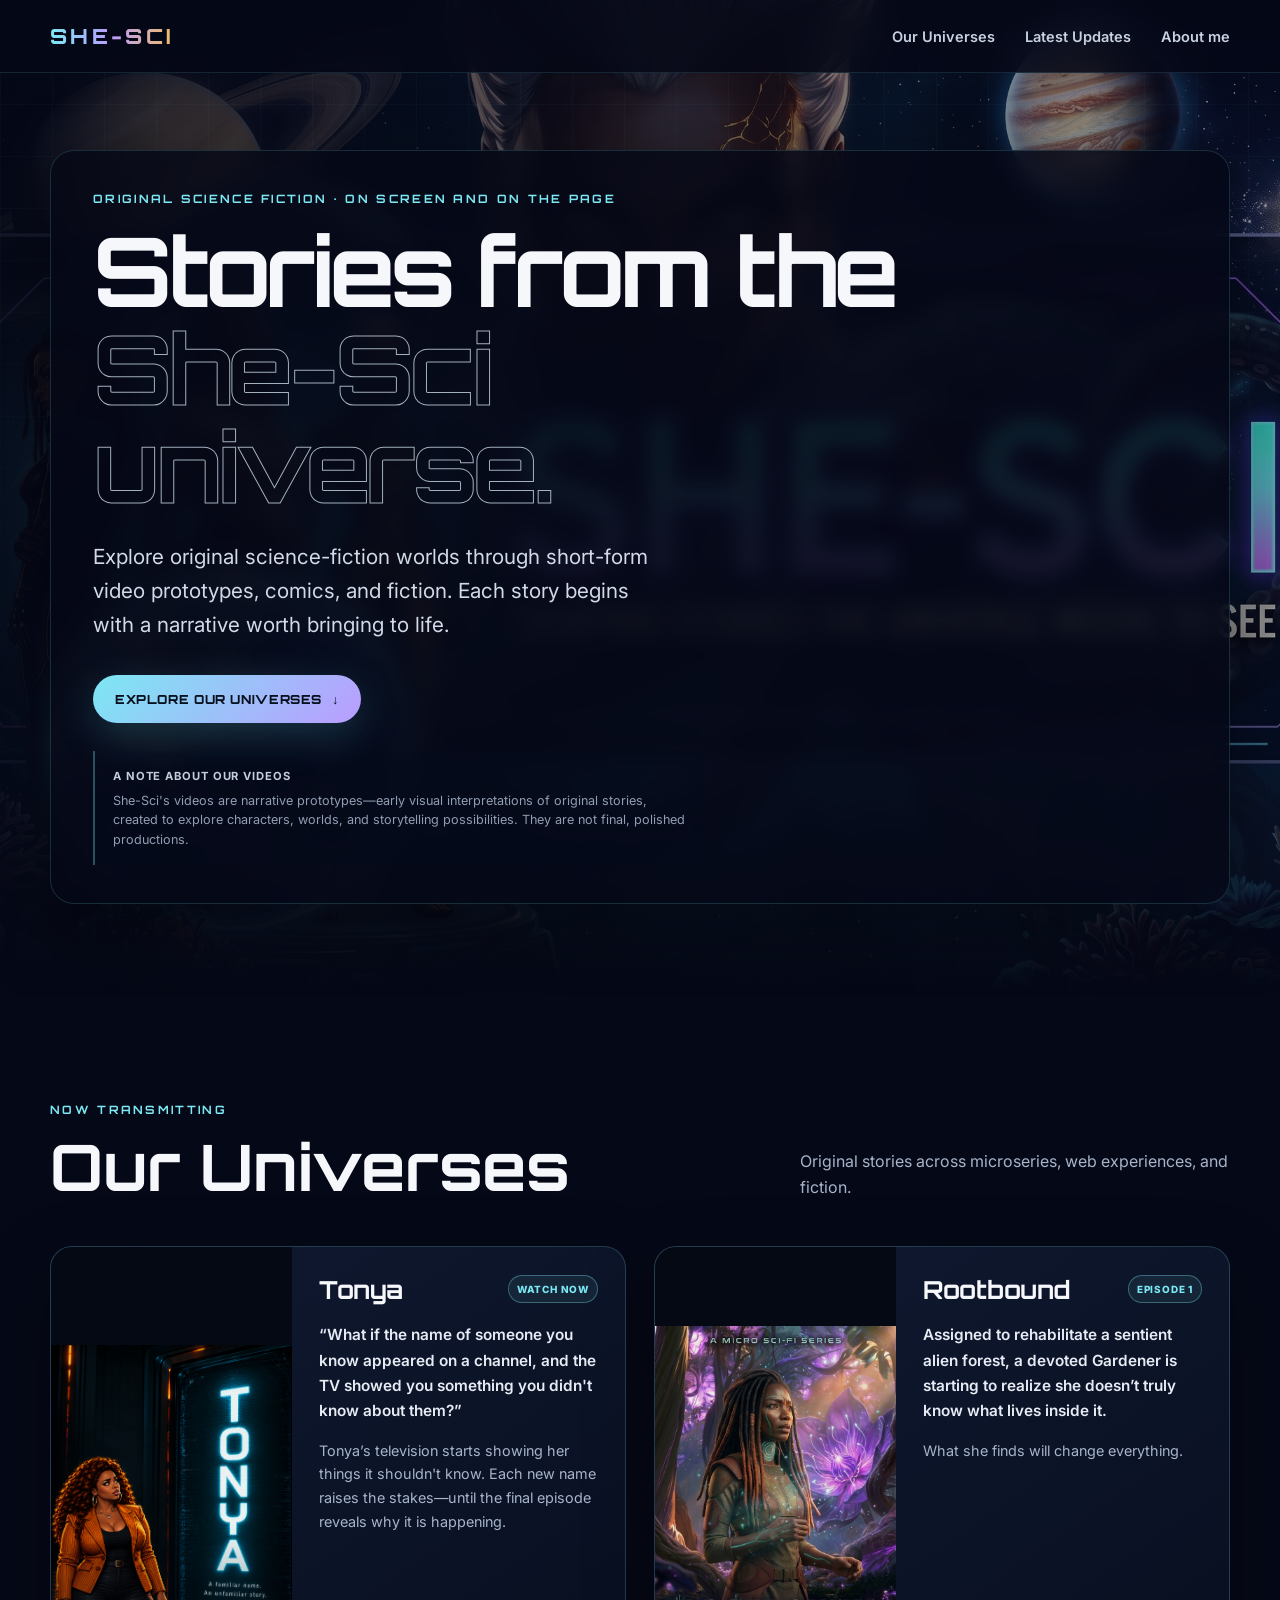
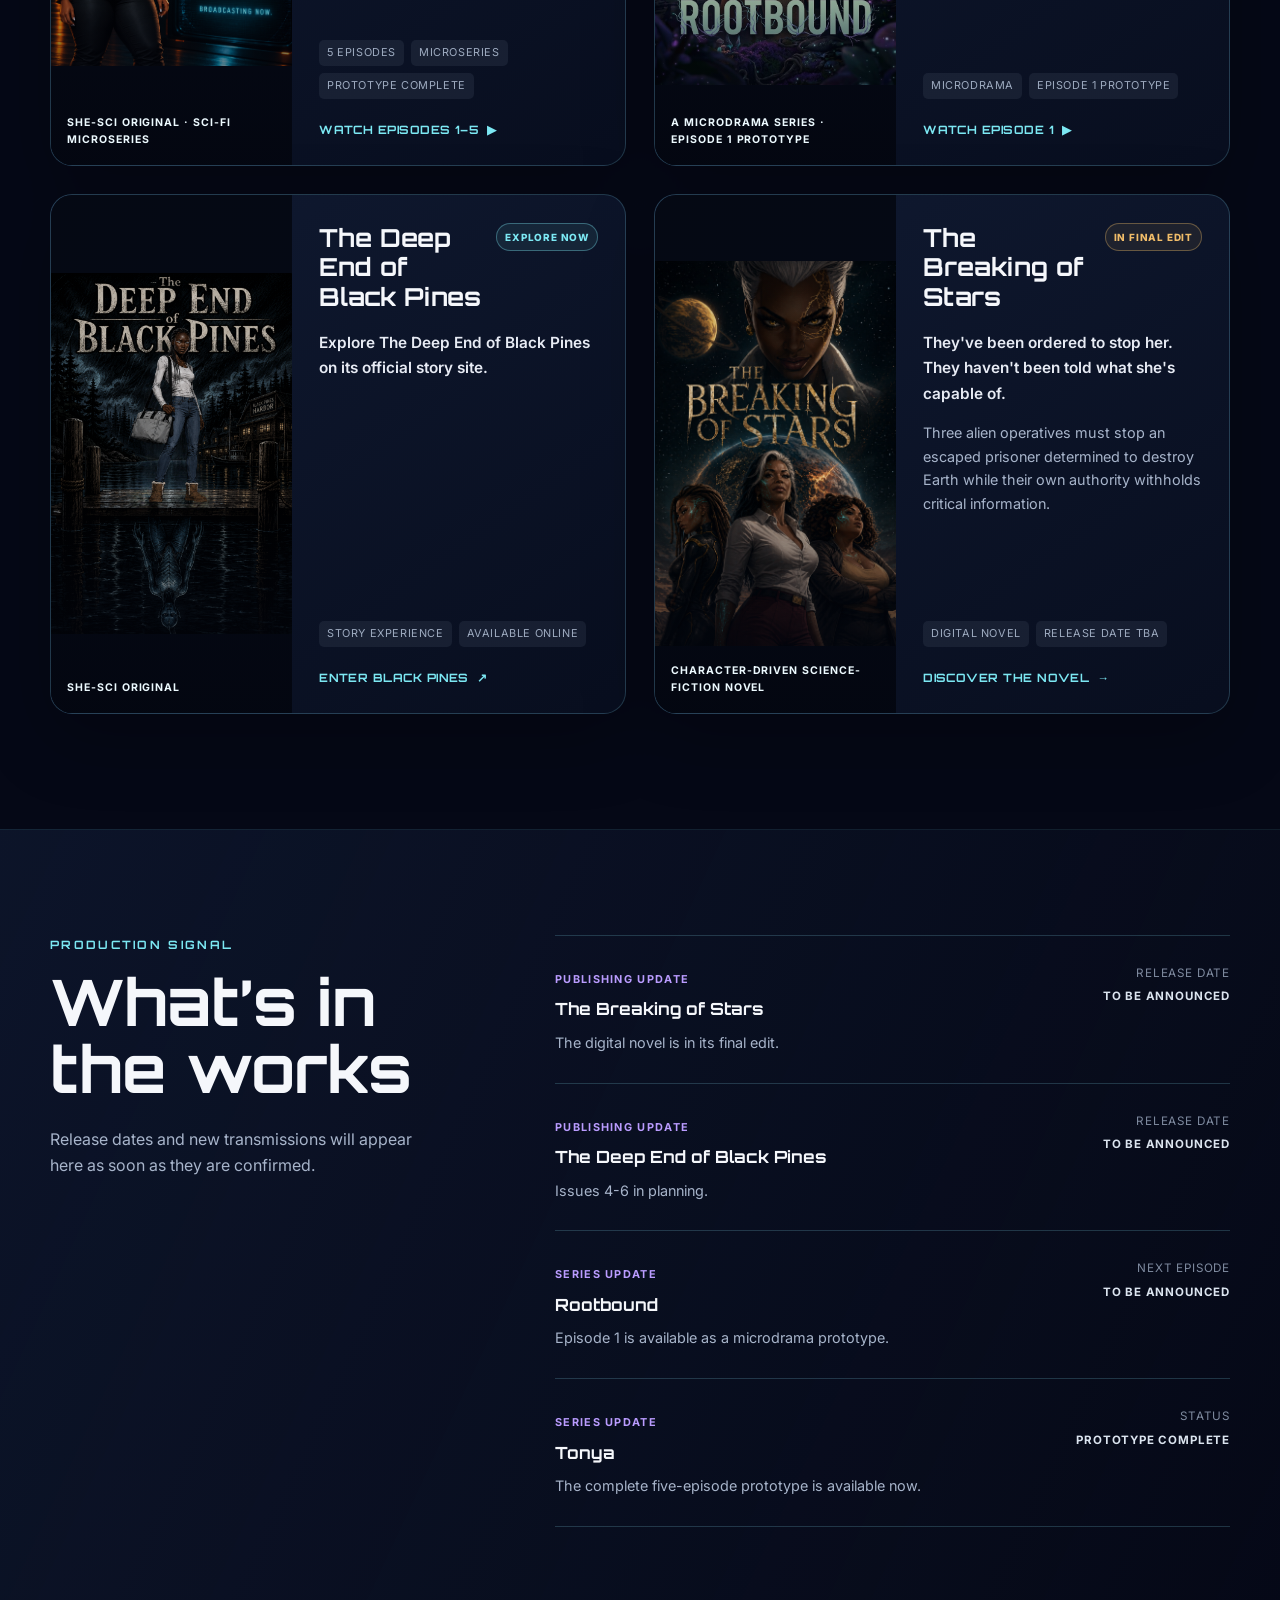
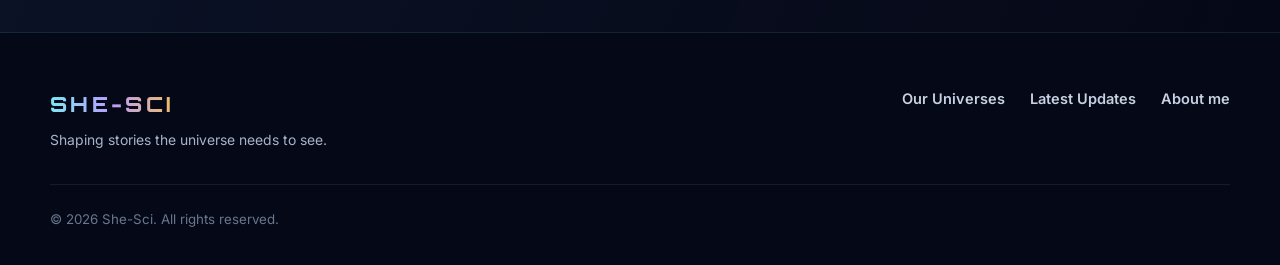
==== commit 08d25138: "Add About me links to narrative design portfolio" ====
--- a/index.html
+++ b/index.html
@@ -16,7 +16,7 @@
   <header class="site-header"><div class="container"><nav aria-label="Primary navigation">
     <a href="#home" class="logo" aria-label="She-Sci home">SHE-SCI</a>
     <button class="nav-toggle" aria-label="Open navigation" aria-expanded="false" aria-controls="navLinks" id="navToggle">☰</button>
-    <ul class="nav-links" id="navLinks"><li><a href="#universes">Our Universes</a></li><li><a href="#updates">Latest Updates</a></li></ul>
+    <ul class="nav-links" id="navLinks"><li><a href="#universes">Our Universes</a></li><li><a href="#updates">Latest Updates</a></li><li><a href="https://louisiab.com/">About me</a></li></ul>
   </nav></div></header>
 
   <main id="main">
@@ -52,11 +52,11 @@
           </div>
         </article>
         <article class="project-card">
-          <a class="project-art" href="https://strong-buttercream-a2f7b5.netlify.app/" target="_blank" rel="noopener" aria-label="Visit The Deep End of Black Pines website"><img src="images/cover.png" alt="The Deep End of Black Pines cover: a woman on a rain-soaked harbor with a mysterious reflection" width="1600" height="2400" loading="lazy"><span class="media-label">She-Sci original</span></a>
+          <a class="project-art" href="https://deepedgeofblackpines.netlify.app/" target="_blank" rel="noopener" aria-label="Visit The Deep End of Black Pines website"><img src="images/cover.png" alt="The Deep End of Black Pines cover: a woman on a rain-soaked harbor with a mysterious reflection" width="1600" height="2400" loading="lazy"><span class="media-label">She-Sci original</span></a>
           <div class="project-body"><div class="project-title-row"><h3>The Deep End of Black Pines</h3><span class="status status--available">Explore now</span></div>
             <p class="hook">Explore The Deep End of Black Pines on its official story site.</p>
             <div class="project-facts" aria-label="The Deep End of Black Pines details"><span>Story experience</span><span>Available online</span></div>
-            <a class="text-link" href="https://strong-buttercream-a2f7b5.netlify.app/" target="_blank" rel="noopener">Enter Black Pines <span aria-hidden="true">↗</span><span class="sr-only"> (opens in a new tab)</span></a>
+            <a class="text-link" href="https://deepedgeofblackpines.netlify.app/" target="_blank" rel="noopener">Enter Black Pines <span aria-hidden="true">↗</span><span class="sr-only"> (opens in a new tab)</span></a>
           </div>
         </article>
         <article class="project-card">
@@ -81,7 +81,7 @@
     </div></section>
   </main>
 
-  <footer><div class="container footer-inner"><div><a href="#home" class="logo">SHE-SCI</a><p>Shaping stories the universe needs to see.</p></div><div class="footer-links"><a href="#universes">Our Universes</a><a href="#updates">Latest Updates</a></div><small>© <span id="year">2026</span> She-Sci. All rights reserved.</small></div></footer>
+  <footer><div class="container footer-inner"><div><a href="#home" class="logo">SHE-SCI</a><p>Shaping stories the universe needs to see.</p></div><div class="footer-links"><a href="#universes">Our Universes</a><a href="#updates">Latest Updates</a><a href="https://louisiab.com/">About me</a></div><small>© <span id="year">2026</span> She-Sci. All rights reserved.</small></div></footer>
   <script src="scripts/index.js"></script>
 </body>
 </html>
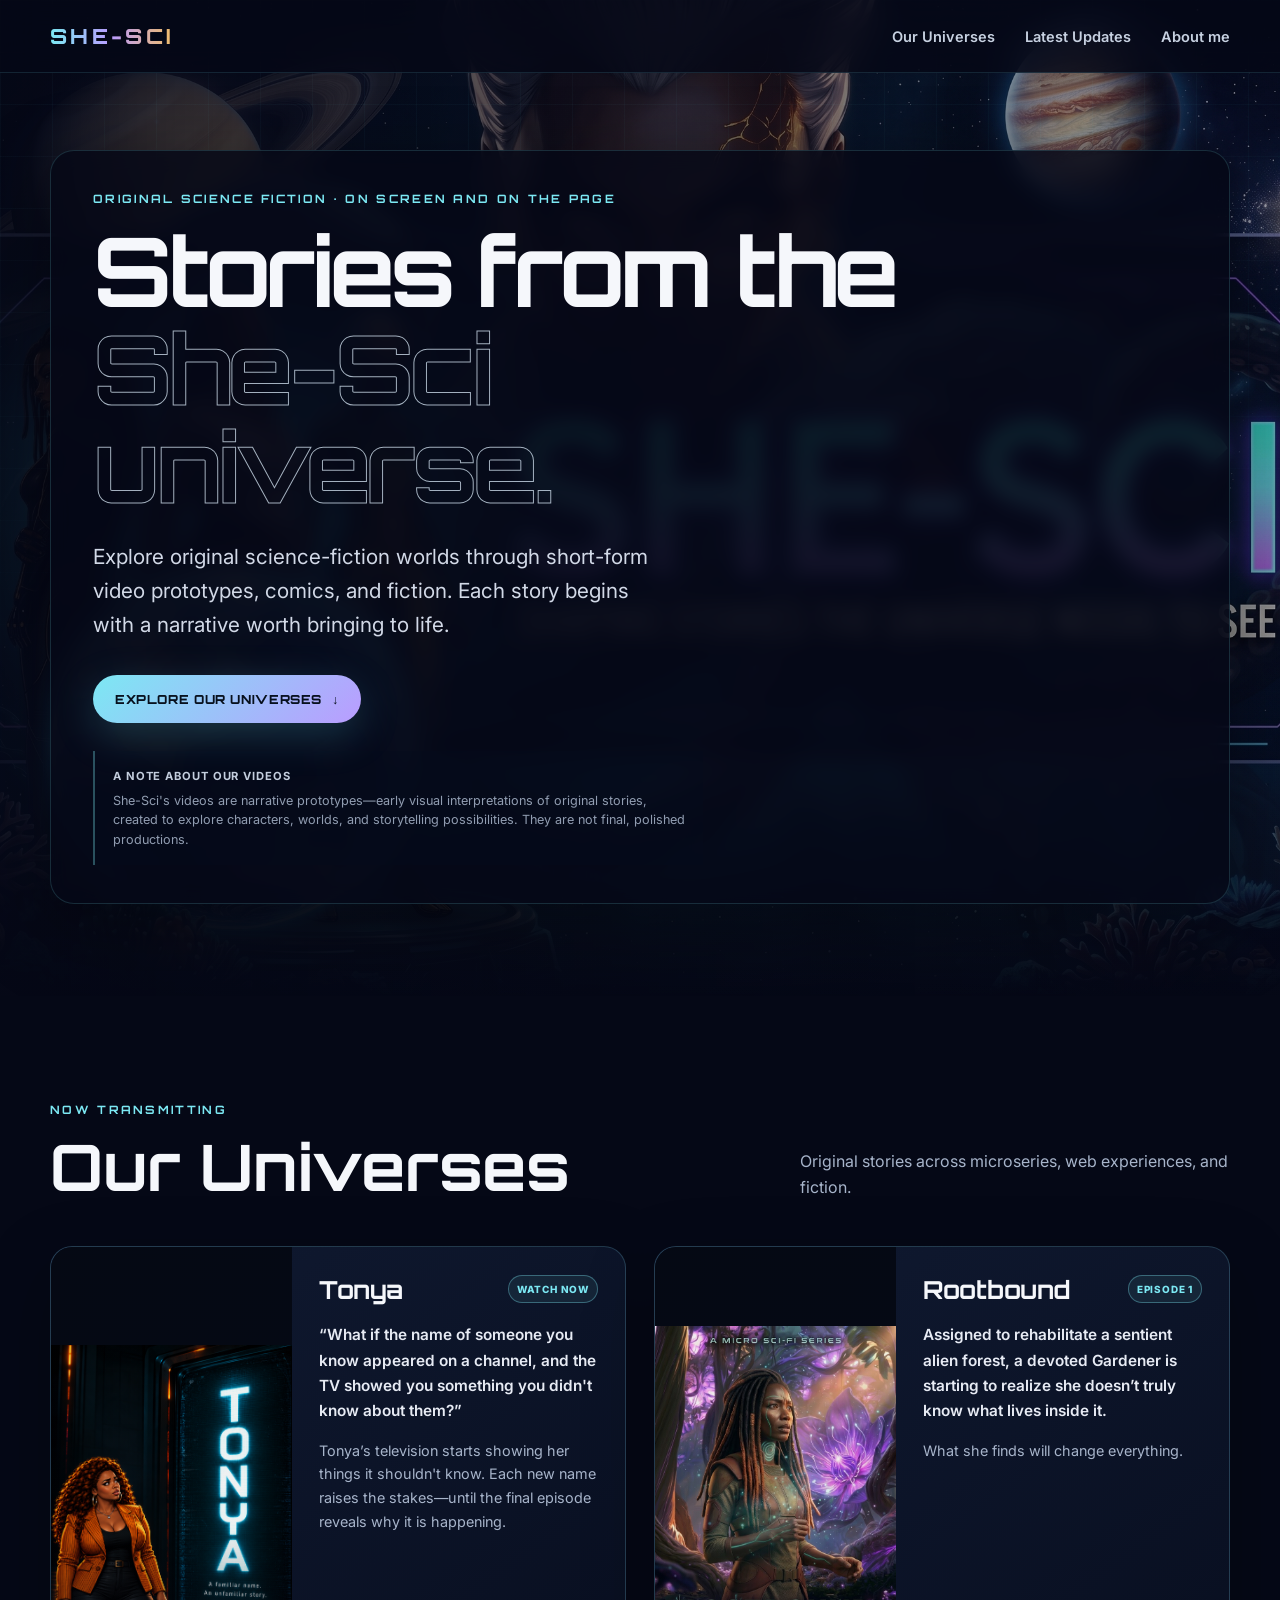
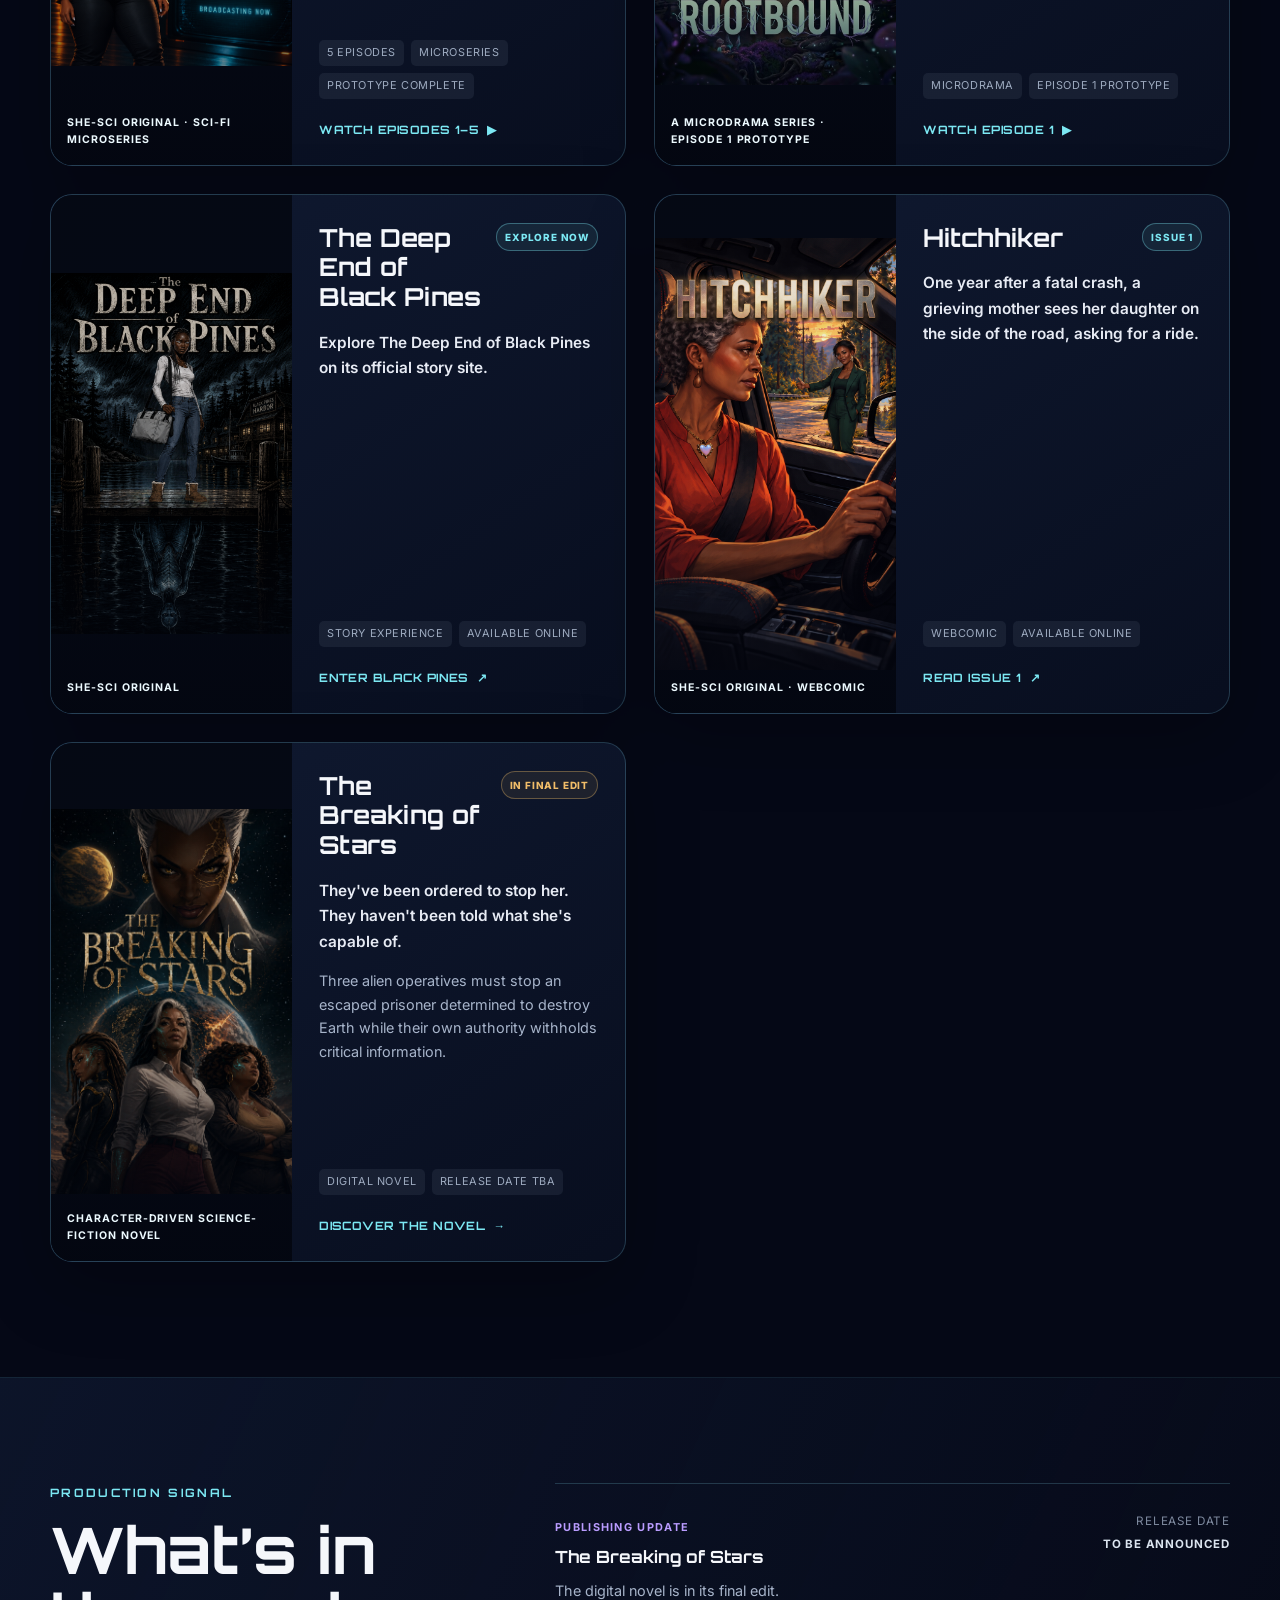
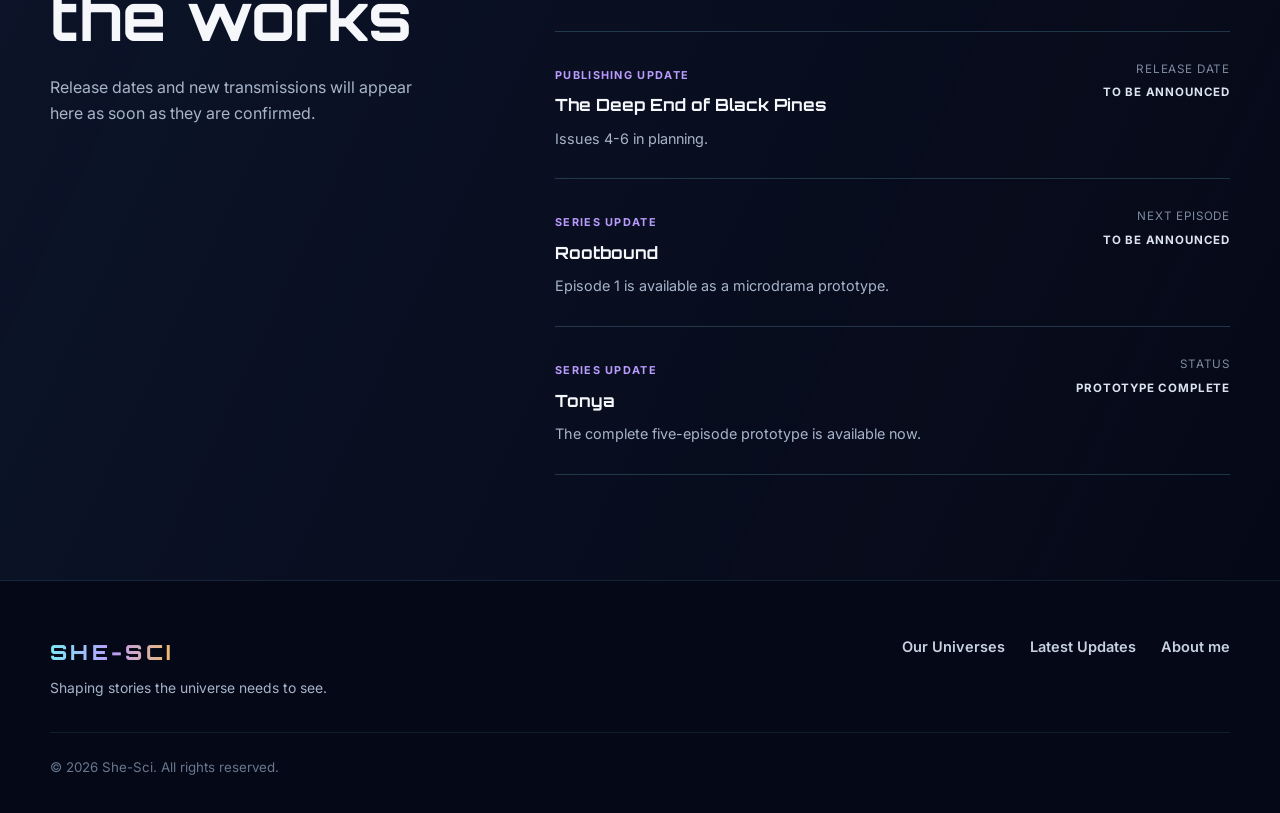
==== commit 9f779492: "Add Hitchhiker webcomic card" ====
--- a/index.html
+++ b/index.html
@@ -60,6 +60,14 @@
           </div>
         </article>
         <article class="project-card">
+          <a class="project-art" href="https://hitchhiker-she-sci.netlify.app/" target="_blank" rel="noopener" aria-label="Read Hitchhiker Issue 1"><img src="images/hitchhikerPoster.jpg" alt="Hitchhiker poster: a mother behind the wheel sees her daughter asking for a ride by the roadside" width="1536" height="2752" loading="lazy"><span class="media-label">She-Sci original · Webcomic</span></a>
+          <div class="project-body"><div class="project-title-row"><h3>Hitchhiker</h3><span class="status status--available">Issue 1</span></div>
+            <p class="hook">One year after a fatal crash, a grieving mother sees her daughter on the side of the road, asking for a ride.</p>
+            <div class="project-facts" aria-label="Hitchhiker details"><span>Webcomic</span><span>Available online</span></div>
+            <a class="text-link" href="https://hitchhiker-she-sci.netlify.app/" target="_blank" rel="noopener">Read Issue 1 <span aria-hidden="true">↗</span><span class="sr-only"> (opens in a new tab)</span></a>
+          </div>
+        </article>
+        <article class="project-card">
           <a class="project-art" href="breaking-stars.html" aria-label="Discover The Breaking of Stars"><img src="images/finalcover1.png" alt="The Breaking of Stars cover featuring four alien operatives against a star field" width="993" height="1584" loading="lazy"><span class="media-label">Character-driven science-fiction novel</span></a>
           <div class="project-body"><div class="project-title-row"><h3>The Breaking of Stars</h3><span class="status status--progress">In final edit</span></div>
             <p class="hook">They've been ordered to stop her. They haven't been told what she's capable of.</p><p>Three alien operatives must stop an escaped prisoner determined to destroy Earth while their own authority withholds critical information.</p>
